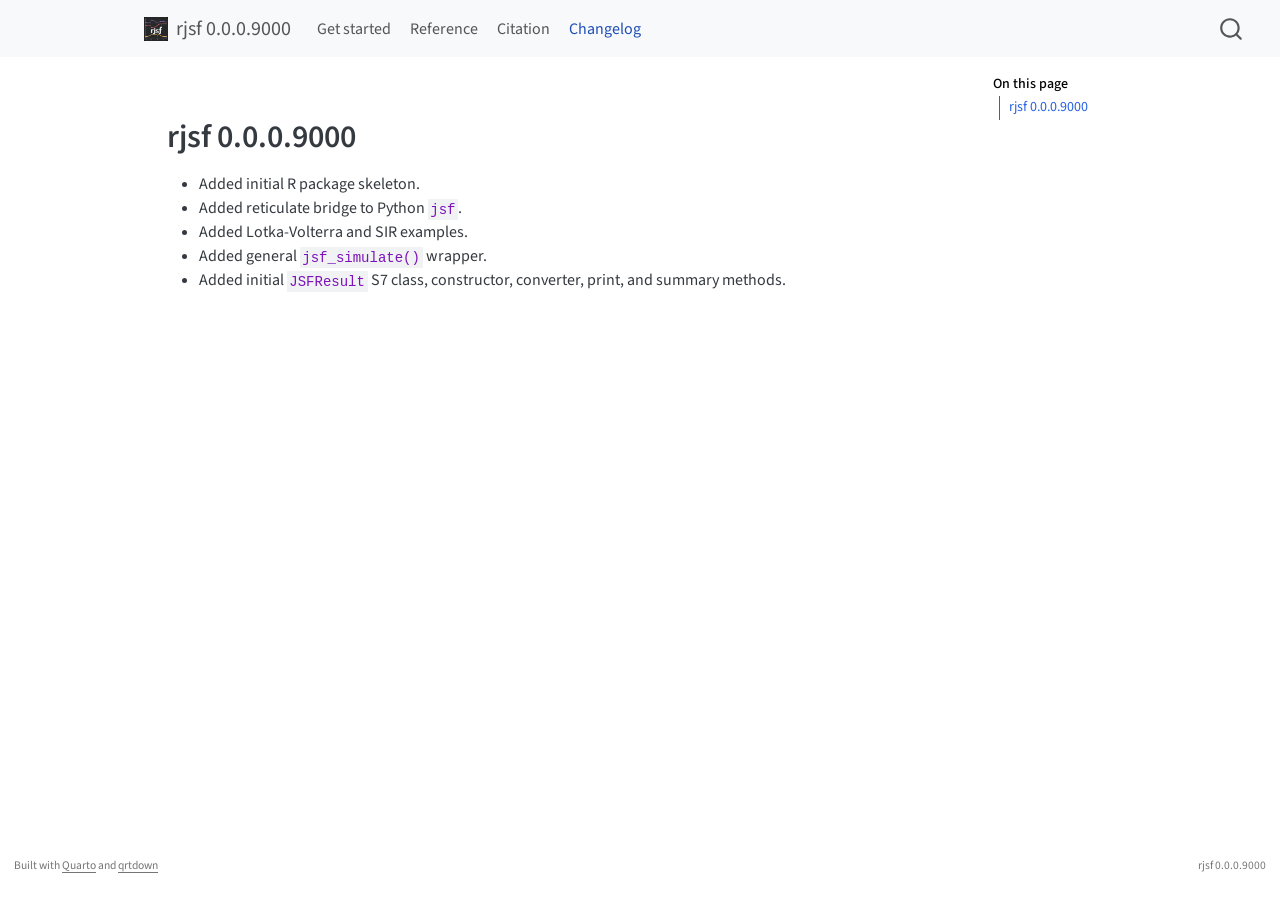
==== NEWS.html @ 970f46ec "deploy: 225bae78da72328d21a6fd873abb4f6dee4582a3" ====
<!DOCTYPE html>
<html xmlns="http://www.w3.org/1999/xhtml" lang="en" xml:lang="en"><head>

<meta charset="utf-8">
<meta name="generator" content="quarto-1.10.18">

<meta name="viewport" content="width=device-width, initial-scale=1.0, user-scalable=yes">


<title>news – rjsf</title>
<style>
/* Default styles provided by pandoc.
** See https://pandoc.org/MANUAL.html#variables-for-html for config info.
*/
span.smallcaps{font-variant: small-caps;}
div.columns{display: flex; gap: 1.5em;}
div.column{flex: auto;}
@media screen {
div.columns{gap: min(4vw, 1.5em);}
div.column{overflow-x: auto;}
}
div.hanging-indent{margin-left: 1.5em; text-indent: -1.5em;}
ul.task-list{list-style: none;}
ul.task-list li input[type="checkbox"] {
  width: 0.8em;
  margin: 0 0.8em 0.2em -1em; /* quarto-specific, see https://github.com/quarto-dev/quarto-cli/issues/4556 */ 
  vertical-align: middle;
}
</style>


<script src="site_libs/quarto-nav/quarto-nav.js"></script>
<script src="site_libs/quarto-nav/headroom.min.js"></script>
<script src="site_libs/clipboard/clipboard.min.js"></script>
<script src="site_libs/quarto-search/autocomplete.umd.js"></script>
<script src="site_libs/quarto-search/fuse.min.js"></script>
<script src="site_libs/quarto-search/quarto-search.js"></script>
<meta name="quarto:offset" content="./">
<script src="site_libs/quarto-html/quarto.js" type="module"></script>
<script src="site_libs/quarto-html/tabsets/tabsets.js" type="module"></script>
<script src="site_libs/quarto-html/popper.min.js"></script>
<script src="site_libs/quarto-html/tippy.umd.min.js"></script>
<script src="site_libs/quarto-html/anchor.min.js"></script>
<link href="site_libs/quarto-html/tippy.css" rel="stylesheet">
<link href="site_libs/quarto-html/quarto-syntax-highlighting-64a204ab8560d761af7679ceaba22944.css" rel="stylesheet" id="quarto-text-highlighting-styles">
<script src="site_libs/bootstrap/bootstrap.min.js"></script>
<link href="site_libs/bootstrap/bootstrap-icons.css" rel="stylesheet">
<link href="site_libs/bootstrap/bootstrap-c41df7947a7e1c5b6e9121e80f9df84f.min.css" rel="stylesheet" append-hash="true" id="quarto-bootstrap" data-mode="light">
<script id="quarto-search-options" type="application/json">{
  "location": "navbar",
  "copy-button": false,
  "collapse-after": 3,
  "panel-placement": "end",
  "type": "overlay",
  "limit": 50,
  "keyboard-shortcut": [
    "f",
    "/",
    "s"
  ],
  "show-item-context": false,
  "language": {
    "search-no-results-text": "No results",
    "search-matching-documents-text": "matching documents",
    "search-copy-link-title": "Copy link to search",
    "search-hide-matches-text": "Hide additional matches",
    "search-more-match-text": "more match in this document",
    "search-more-matches-text": "more matches in this document",
    "search-clear-button-title": "Clear",
    "search-text-placeholder": "",
    "search-detached-cancel-button-title": "Cancel",
    "search-submit-button-title": "Submit",
    "search-label": "Search"
  }
}</script>


<link rel="stylesheet" href="_qrtdown-styles.css">
</head>

<body class="nav-fixed quarto-light">

<div id="quarto-search-results"></div>
  <header id="quarto-header" class="headroom fixed-top">
    <nav class="navbar navbar-expand-lg " data-bs-theme="dark">
      <div class="navbar-container container-fluid">
      <div class="navbar-brand-container mx-auto">
    <a href="./index.html" class="navbar-brand navbar-brand-logo">
    <img src="./man/figures/logo.png" alt="" class="navbar-logo light-content">
    <img src="./man/figures/logo.png" alt="" class="navbar-logo dark-content">
    </a>
    <a class="navbar-brand" href="./index.html">
    <span class="navbar-title">rjsf 0.0.0.9000</span>
    </a>
  </div>
            <div id="quarto-search" class="" title="Search"></div>
          <button class="navbar-toggler" type="button" data-bs-toggle="collapse" data-bs-target="#navbarCollapse" aria-controls="navbarCollapse" role="menu" aria-expanded="false" aria-label="Toggle navigation" onclick="if (window.quartoToggleHeadroom) { window.quartoToggleHeadroom(); }">
  <span class="navbar-toggler-icon"></span>
</button>
          <div class="collapse navbar-collapse" id="navbarCollapse">
            <ul class="navbar-nav navbar-nav-scroll me-auto">
  <li class="nav-item">
    <a class="nav-link" href="./vignettes/articles/getting-started.html"> 
<span class="menu-text">Get started</span></a>
  </li>  
  <li class="nav-item">
    <a class="nav-link" href="./_qrtdown/reference.html"> 
<span class="menu-text">Reference</span></a>
  </li>  
  <li class="nav-item">
    <a class="nav-link" href="./_qrtdown/citation.html"> 
<span class="menu-text">Citation</span></a>
  </li>  
  <li class="nav-item">
    <a class="nav-link active" href="./NEWS.html" aria-current="page"> 
<span class="menu-text">Changelog</span></a>
  </li>  
</ul>
          </div> <!-- /navcollapse -->
            <div class="quarto-navbar-tools">
</div>
      </div> <!-- /container-fluid -->
    </nav>
</header>
<!-- content -->
<div id="quarto-content" class="quarto-container page-columns page-rows-contents page-layout-article page-navbar">
<!-- sidebar -->
<!-- margin-sidebar -->
    <div id="quarto-margin-sidebar" class="sidebar margin-sidebar">
        <nav id="TOC" role="doc-toc" class="toc-active">
    <h2 id="toc-title">On this page</h2>
   
  <ul>
  <li><a href="#rjsf-0.0.0.9000" id="toc-rjsf-0.0.0.9000" class="nav-link active" data-scroll-target="#rjsf-0.0.0.9000">rjsf 0.0.0.9000</a></li>
  </ul>
</nav>
    </div>
<!-- main -->
<main class="content" id="quarto-document-content"><header id="title-block-header" class="quarto-title-block"></header>




<section id="rjsf-0.0.0.9000" class="level1">
<h1>rjsf 0.0.0.9000</h1>
<ul>
<li>Added initial R package skeleton.</li>
<li>Added reticulate bridge to Python <code>jsf</code>.</li>
<li>Added Lotka-Volterra and SIR examples.</li>
<li>Added general <code>jsf_simulate()</code> wrapper.</li>
<li>Added initial <code>JSFResult</code> S7 class, constructor, converter, print, and summary methods.</li>
</ul>


</section>

</main> <!-- /main -->
<script id="quarto-html-after-body" type="application/javascript">
  window.document.addEventListener("DOMContentLoaded", function (event) {
    const icon = "";
    const anchorJS = new window.AnchorJS();
    anchorJS.options = {
      placement: 'right',
      icon: icon
    };
    anchorJS.add('.anchored');
    const isCodeAnnotation = (el) => {
      for (const clz of el.classList) {
        if (clz.startsWith('code-annotation-')) {                     
          return true;
        }
      }
      return false;
    }
    const onCopySuccess = function(e) {
      // button target
      const button = e.trigger;
      // don't keep focus
      button.blur();
      // flash "checked"
      button.classList.add('code-copy-button-checked');
      var currentTitle = button.getAttribute("title");
      button.setAttribute("title", "Copied!");
      let tooltip;
      if (window.bootstrap) {
        button.setAttribute("data-bs-toggle", "tooltip");
        button.setAttribute("data-bs-placement", "left");
        button.setAttribute("data-bs-title", "Copied!");
        tooltip = new bootstrap.Tooltip(button, 
          { trigger: "manual", 
            customClass: "code-copy-button-tooltip",
            offset: [0, -8]});
        tooltip.show();    
      }
      setTimeout(function() {
        if (tooltip) {
          tooltip.hide();
          button.removeAttribute("data-bs-title");
          button.removeAttribute("data-bs-toggle");
          button.removeAttribute("data-bs-placement");
        }
        button.setAttribute("title", currentTitle);
        button.classList.remove('code-copy-button-checked');
      }, 1000);
      // clear code selection
      e.clearSelection();
    }
    const getTextToCopy = function(trigger) {
      const outerScaffold = trigger.parentElement.cloneNode(true);
      const codeEl = outerScaffold.querySelector('code');
      for (const childEl of codeEl.children) {
        if (isCodeAnnotation(childEl)) {
          childEl.remove();
        }
      }
      return codeEl.innerText;
    }
    const clipboard = new window.ClipboardJS('.code-copy-button:not([data-in-quarto-modal])', {
      text: getTextToCopy
    });
    clipboard.on('success', onCopySuccess);
    if (window.document.getElementById('quarto-embedded-source-code-modal')) {
      const clipboardModal = new window.ClipboardJS('.code-copy-button[data-in-quarto-modal]', {
        text: getTextToCopy,
        container: window.document.getElementById('quarto-embedded-source-code-modal')
      });
      clipboardModal.on('success', onCopySuccess);
    }
      var localhostRegex = new RegExp(/^(?:http|https):\/\/localhost\:?[0-9]*\//);
      var mailtoRegex = new RegExp(/^mailto:/);
        var filterRegex = new RegExp('/' + window.location.host + '/');
      var isInternal = (href) => {
          return filterRegex.test(href) || localhostRegex.test(href) || mailtoRegex.test(href);
      }
      // Inspect non-navigation links and adorn them if external
     var links = window.document.querySelectorAll('a[href]:not(.nav-link):not(.navbar-brand):not(.toc-action):not(.sidebar-link):not(.sidebar-item-toggle):not(.pagination-link):not(.no-external):not([aria-hidden]):not(.dropdown-item):not(.quarto-navigation-tool):not(.about-link)');
      for (var i=0; i<links.length; i++) {
        const link = links[i];
        if (!isInternal(link.href)) {
          // undo the damage that might have been done by quarto-nav.js in the case of
          // links that we want to consider external
          if (link.dataset.originalHref !== undefined) {
            link.href = link.dataset.originalHref;
          }
        }
      }
    function tippyHover(el, contentFn, onTriggerFn, onUntriggerFn) {
      const config = {
        allowHTML: true,
        maxWidth: 500,
        delay: 100,
        arrow: false,
        appendTo: function(el) {
            return el.parentElement;
        },
        interactive: true,
        interactiveBorder: 10,
        theme: 'quarto',
        placement: 'bottom-start',
      };
      if (contentFn) {
        config.content = contentFn;
      }
      if (onTriggerFn) {
        config.onTrigger = onTriggerFn;
      }
      if (onUntriggerFn) {
        config.onUntrigger = onUntriggerFn;
      }
      window.tippy(el, config); 
    }
    const noterefs = window.document.querySelectorAll('a[role="doc-noteref"]');
    for (var i=0; i<noterefs.length; i++) {
      const ref = noterefs[i];
      tippyHover(ref, function() {
        // use id or data attribute instead here
        let href = ref.getAttribute('data-footnote-href') || ref.getAttribute('href');
        try { href = new URL(href).hash; } catch {}
        const id = href.replace(/^#\/?/, "");
        const note = window.document.getElementById(id);
        if (note) {
          return note.innerHTML;
        } else {
          return "";
        }
      });
    }
    const xrefs = window.document.querySelectorAll('a.quarto-xref');
    const processXRef = (id, note) => {
      // Strip column container classes
      const stripColumnClz = (el) => {
        el.classList.remove("page-full", "page-columns");
        if (el.children) {
          for (const child of el.children) {
            stripColumnClz(child);
          }
        }
      }
      stripColumnClz(note)
      if (id === null || id.startsWith('sec-')) {
        // Special case sections, only their first couple elements
        const container = document.createElement("div");
        if (note.children && note.children.length > 2) {
          container.appendChild(note.children[0].cloneNode(true));
          for (let i = 1; i < note.children.length; i++) {
            const child = note.children[i];
            if (child.tagName === "P" && child.innerText === "") {
              continue;
            } else {
              container.appendChild(child.cloneNode(true));
              break;
            }
          }
          if (window.Quarto?.typesetMath) {
            window.Quarto.typesetMath(container);
          }
          return container.innerHTML
        } else {
          if (window.Quarto?.typesetMath) {
            window.Quarto.typesetMath(note);
          }
          return note.innerHTML;
        }
      } else {
        // Remove any anchor links if they are present
        const anchorLink = note.querySelector('a.anchorjs-link');
        if (anchorLink) {
          anchorLink.remove();
        }
        if (window.Quarto?.typesetMath) {
          window.Quarto.typesetMath(note);
        }
        if (note.classList.contains("callout")) {
          return note.outerHTML;
        } else {
          return note.innerHTML;
        }
      }
    }
    for (var i=0; i<xrefs.length; i++) {
      const xref = xrefs[i];
      tippyHover(xref, undefined, function(instance) {
        instance.disable();
        let url = xref.getAttribute('href');
        let hash = undefined; 
        if (url.startsWith('#')) {
          hash = url;
        } else {
          try { hash = new URL(url).hash; } catch {}
        }
        if (hash) {
          const id = hash.replace(/^#\/?/, "");
          const note = window.document.getElementById(id);
          if (note !== null) {
            try {
              const html = processXRef(id, note.cloneNode(true));
              instance.setContent(html);
            } finally {
              instance.enable();
              instance.show();
            }
          } else {
            // See if we can fetch this
            fetch(url.split('#')[0])
            .then(res => res.text())
            .then(html => {
              const parser = new DOMParser();
              const htmlDoc = parser.parseFromString(html, "text/html");
              const note = htmlDoc.getElementById(id);
              if (note !== null) {
                const html = processXRef(id, note);
                instance.setContent(html);
              } 
            }).finally(() => {
              instance.enable();
              instance.show();
            });
          }
        } else {
          // See if we can fetch a full url (with no hash to target)
          // This is a special case and we should probably do some content thinning / targeting
          fetch(url)
          .then(res => res.text())
          .then(html => {
            const parser = new DOMParser();
            const htmlDoc = parser.parseFromString(html, "text/html");
            const note = htmlDoc.querySelector('main.content');
            if (note !== null) {
              // This should only happen for chapter cross references
              // (since there is no id in the URL)
              // remove the first header
              if (note.children.length > 0 && note.children[0].tagName === "HEADER") {
                note.children[0].remove();
              }
              const html = processXRef(null, note);
              instance.setContent(html);
            } 
          }).finally(() => {
            instance.enable();
            instance.show();
          });
        }
      }, function(instance) {
      });
    }
        let selectedAnnoteEl;
        const selectorForAnnotation = ( cell, annotation) => {
          let cellAttr = 'data-code-cell="' + cell + '"';
          let lineAttr = 'data-code-annotation="' +  annotation + '"';
          const selector = 'span[' + cellAttr + '][' + lineAttr + ']';
          return selector;
        }
        const selectCodeLines = (annoteEl) => {
          const doc = window.document;
          const targetCell = annoteEl.getAttribute("data-target-cell");
          const targetAnnotation = annoteEl.getAttribute("data-target-annotation");
          const annoteSpan = window.document.querySelector(selectorForAnnotation(targetCell, targetAnnotation));
          const lines = annoteSpan.getAttribute("data-code-lines").split(",");
          const lineIds = lines.map((line) => {
            return targetCell + "-" + line;
          })
          let top = null;
          let height = null;
          let parent = null;
          if (lineIds.length > 0) {
              //compute the position of the single el (top and bottom and make a div)
              const el = window.document.getElementById(lineIds[0]);
              top = el.offsetTop;
              height = el.offsetHeight;
              parent = el.parentElement.parentElement;
            if (lineIds.length > 1) {
              const lastEl = window.document.getElementById(lineIds[lineIds.length - 1]);
              const bottom = lastEl.offsetTop + lastEl.offsetHeight;
              height = bottom - top;
            }
            if (top !== null && height !== null && parent !== null) {
              // cook up a div (if necessary) and position it 
              let div = window.document.getElementById("code-annotation-line-highlight");
              if (div === null) {
                div = window.document.createElement("div");
                div.setAttribute("id", "code-annotation-line-highlight");
                div.style.position = 'absolute';
                parent.appendChild(div);
              }
              div.style.top = top - 2 + "px";
              div.style.height = height + 4 + "px";
              div.style.left = 0;
              let gutterDiv = window.document.getElementById("code-annotation-line-highlight-gutter");
              if (gutterDiv === null) {
                gutterDiv = window.document.createElement("div");
                gutterDiv.setAttribute("id", "code-annotation-line-highlight-gutter");
                gutterDiv.style.position = 'absolute';
                const codeCell = window.document.getElementById(targetCell);
                const gutter = codeCell.querySelector('.code-annotation-gutter');
                gutter.appendChild(gutterDiv);
              }
              gutterDiv.style.top = top - 2 + "px";
              gutterDiv.style.height = height + 4 + "px";
            }
            selectedAnnoteEl = annoteEl;
          }
        };
        const unselectCodeLines = () => {
          const elementsIds = ["code-annotation-line-highlight", "code-annotation-line-highlight-gutter"];
          elementsIds.forEach((elId) => {
            const div = window.document.getElementById(elId);
            if (div) {
              div.remove();
            }
          });
          selectedAnnoteEl = undefined;
        };
          // Handle positioning of the toggle
      window.addEventListener(
        "resize",
        throttle(() => {
          elRect = undefined;
          if (selectedAnnoteEl) {
            selectCodeLines(selectedAnnoteEl);
          }
        }, 10)
      );
      function throttle(fn, ms) {
      let throttle = false;
      let timer;
        return (...args) => {
          if(!throttle) { // first call gets through
              fn.apply(this, args);
              throttle = true;
          } else { // all the others get throttled
              if(timer) clearTimeout(timer); // cancel #2
              timer = setTimeout(() => {
                fn.apply(this, args);
                timer = throttle = false;
              }, ms);
          }
        };
      }
        // Attach click handler to the DT
        const annoteDls = window.document.querySelectorAll('dt[data-target-cell]');
        for (const annoteDlNode of annoteDls) {
          annoteDlNode.addEventListener('click', (event) => {
            const clickedEl = event.target;
            if (clickedEl !== selectedAnnoteEl) {
              unselectCodeLines();
              const activeEl = window.document.querySelector('dt[data-target-cell].code-annotation-active');
              if (activeEl) {
                activeEl.classList.remove('code-annotation-active');
              }
              selectCodeLines(clickedEl);
              clickedEl.classList.add('code-annotation-active');
            } else {
              // Unselect the line
              unselectCodeLines();
              clickedEl.classList.remove('code-annotation-active');
            }
          });
        }
    const findCites = (el) => {
      const parentEl = el.parentElement;
      if (parentEl) {
        const cites = parentEl.dataset.cites;
        if (cites) {
          return {
            el,
            cites: cites.split(' ')
          };
        } else {
          return findCites(el.parentElement)
        }
      } else {
        return undefined;
      }
    };
    var bibliorefs = window.document.querySelectorAll('a[role="doc-biblioref"]');
    for (var i=0; i<bibliorefs.length; i++) {
      const ref = bibliorefs[i];
      const citeInfo = findCites(ref);
      if (citeInfo) {
        tippyHover(citeInfo.el, function() {
          var popup = window.document.createElement('div');
          citeInfo.cites.forEach(function(cite) {
            var citeDiv = window.document.createElement('div');
            citeDiv.classList.add('hanging-indent');
            citeDiv.classList.add('csl-entry');
            var biblioDiv = window.document.getElementById('ref-' + cite);
            if (biblioDiv) {
              citeDiv.innerHTML = biblioDiv.innerHTML;
            }
            popup.appendChild(citeDiv);
          });
          return popup.innerHTML;
        });
      }
    }
  });
  </script>
</div> <!-- /content -->
<footer class="footer">
  <div class="nav-footer">
    <div class="nav-footer-left">
<p>Built with <a href="https://quarto.org/">Quarto</a> and <a href="https://codeberg.org/usrbinr/qrtdown">qrtdown</a></p>
</div>   
    <div class="nav-footer-center">
      &nbsp;
    </div>
    <div class="nav-footer-right">
<p>rjsf 0.0.0.9000</p>
</div>
  </div>
</footer>




</body></html>
---- site_libs/quarto-html/tippy.css ----
.tippy-box[data-animation=fade][data-state=hidden]{opacity:0}[data-tippy-root]{max-width:calc(100vw - 10px)}.tippy-box{position:relative;background-color:#333;color:#fff;border-radius:4px;font-size:14px;line-height:1.4;white-space:normal;outline:0;transition-property:transform,visibility,opacity}.tippy-box[data-placement^=top]>.tippy-arrow{bottom:0}.tippy-box[data-placement^=top]>.tippy-arrow:before{bottom:-7px;left:0;border-width:8px 8px 0;border-top-color:initial;transform-origin:center top}.tippy-box[data-placement^=bottom]>.tippy-arrow{top:0}.tippy-box[data-placement^=bottom]>.tippy-arrow:before{top:-7px;left:0;border-width:0 8px 8px;border-bottom-color:initial;transform-origin:center bottom}.tippy-box[data-placement^=left]>.tippy-arrow{right:0}.tippy-box[data-placement^=left]>.tippy-arrow:before{border-width:8px 0 8px 8px;border-left-color:initial;right:-7px;transform-origin:center left}.tippy-box[data-placement^=right]>.tippy-arrow{left:0}.tippy-box[data-placement^=right]>.tippy-arrow:before{left:-7px;border-width:8px 8px 8px 0;border-right-color:initial;transform-origin:center right}.tippy-box[data-inertia][data-state=visible]{transition-timing-function:cubic-bezier(.54,1.5,.38,1.11)}.tippy-arrow{width:16px;height:16px;color:#333}.tippy-arrow:before{content:"";position:absolute;border-color:transparent;border-style:solid}.tippy-content{position:relative;padding:5px 9px;z-index:1}
---- site_libs/quarto-html/quarto-syntax-highlighting-64a204ab8560d761af7679ceaba22944.css ----
/* quarto syntax highlight colors */
:root {
  --quarto-hl-ot-color: #003B4F;
  --quarto-hl-at-color: #657422;
  --quarto-hl-ss-color: #20794D;
  --quarto-hl-an-color: #5E5E5E;
  --quarto-hl-fu-color: #4758AB;
  --quarto-hl-st-color: #20794D;
  --quarto-hl-cf-color: #003B4F;
  --quarto-hl-op-color: #5E5E5E;
  --quarto-hl-er-color: #AD0000;
  --quarto-hl-bn-color: #AD0000;
  --quarto-hl-al-color: #AD0000;
  --quarto-hl-va-color: #111111;
  --quarto-hl-bu-color: inherit;
  --quarto-hl-ex-color: inherit;
  --quarto-hl-pp-color: #AD0000;
  --quarto-hl-in-color: #5E5E5E;
  --quarto-hl-vs-color: #20794D;
  --quarto-hl-wa-color: #5E5E5E;
  --quarto-hl-do-color: #5E5E5E;
  --quarto-hl-im-color: #00769E;
  --quarto-hl-ch-color: #20794D;
  --quarto-hl-dt-color: #AD0000;
  --quarto-hl-fl-color: #AD0000;
  --quarto-hl-co-color: #5E5E5E;
  --quarto-hl-cv-color: #5E5E5E;
  --quarto-hl-cn-color: #8f5902;
  --quarto-hl-sc-color: #5E5E5E;
  --quarto-hl-dv-color: #AD0000;
  --quarto-hl-kw-color: #003B4F;
}

/* other quarto variables */
:root {
  --quarto-font-monospace: SFMono-Regular, Menlo, Monaco, Consolas, "Liberation Mono", "Courier New", monospace;
}

/* syntax highlight based on Pandoc's rules */
pre > code.sourceCode > span {
  color: #003B4F;
}

code.sourceCode > span {
  color: #003B4F;
}

div.sourceCode,
div.sourceCode pre.sourceCode {
  color: #003B4F;
}

/* Normal */
code span {
  color: #003B4F;
}

/* Alert */
code span.al {
  color: #AD0000;
  font-style: inherit;
}

/* Annotation */
code span.an {
  color: #5E5E5E;
  font-style: inherit;
}

/* Attribute */
code span.at {
  color: #657422;
  font-style: inherit;
}

/* BaseN */
code span.bn {
  color: #AD0000;
  font-style: inherit;
}

/* BuiltIn */
code span.bu {
  font-style: inherit;
}

/* ControlFlow */
code span.cf {
  color: #003B4F;
  font-weight: bold;
  font-style: inherit;
}

/* Char */
code span.ch {
  color: #20794D;
  font-style: inherit;
}

/* Constant */
code span.cn {
  color: #8f5902;
  font-style: inherit;
}

/* Comment */
code span.co {
  color: #5E5E5E;
  font-style: inherit;
}

/* CommentVar */
code span.cv {
  color: #5E5E5E;
  font-style: italic;
}

/* Documentation */
code span.do {
  color: #5E5E5E;
  font-style: italic;
}

/* DataType */
code span.dt {
  color: #AD0000;
  font-style: inherit;
}

/* DecVal */
code span.dv {
  color: #AD0000;
  font-style: inherit;
}

/* Error */
code span.er {
  color: #AD0000;
  font-style: inherit;
}

/* Extension */
code span.ex {
  font-style: inherit;
}

/* Float */
code span.fl {
  color: #AD0000;
  font-style: inherit;
}

/* Function */
code span.fu {
  color: #4758AB;
  font-style: inherit;
}

/* Import */
code span.im {
  color: #00769E;
  font-style: inherit;
}

/* Information */
code span.in {
  color: #5E5E5E;
  font-style: inherit;
}

/* Keyword */
code span.kw {
  color: #003B4F;
  font-weight: bold;
  font-style: inherit;
}

/* Operator */
code span.op {
  color: #5E5E5E;
  font-style: inherit;
}

/* Other */
code span.ot {
  color: #003B4F;
  font-style: inherit;
}

/* Preprocessor */
code span.pp {
  color: #AD0000;
  font-style: inherit;
}

/* SpecialChar */
code span.sc {
  color: #5E5E5E;
  font-style: inherit;
}

/* SpecialString */
code span.ss {
  color: #20794D;
  font-style: inherit;
}

/* String */
code span.st {
  color: #20794D;
  font-style: inherit;
}

/* Variable */
code span.va {
  color: #111111;
  font-style: inherit;
}

/* VerbatimString */
code span.vs {
  color: #20794D;
  font-style: inherit;
}

/* Warning */
code span.wa {
  color: #5E5E5E;
  font-style: italic;
}

.prevent-inlining {
  content: "</";
}

/*# sourceMappingURL=9d8d5bb603a83b8298b89080a598c93b.css.map */
---- _qrtdown-styles.css ----
/* Generated by qrtdown - pkgdown-like styling */

/* =======================================================================
   LAYOUT ALIGNMENT - Match navbar and content like pkgdown
   pkgdown uses Bootstrap .container for both, with max-widths:
   992px+: 960px, 1200px+: 1140px, 1400px+: 1320px
   ======================================================================= */

/* Navbar and content containers - SAME widths for alignment */
@media (min-width: 992px) {
  .navbar .navbar-container.container-fluid,
  #quarto-content {
    max-width: 1200px;
    margin-left: auto;
    margin-right: auto;
  }
  /* Navbar needs padding to match content's internal spacing */
  .navbar .navbar-container.container-fluid { padding-left: 8rem; }
}
@media (min-width: 1200px) {
  .navbar .navbar-container.container-fluid,
  #quarto-content { max-width: 1400px; }
}
@media (min-width: 1400px) {
  .navbar .navbar-container.container-fluid,
  #quarto-content { max-width: 1600px; }
}

/* =======================================================================
   TYPOGRAPHY - Headings matching pkgdown
   ======================================================================= */

h2, .h2 { font-size: 1.75rem; margin-top: 1.5rem; }
h3, .h3 { font-size: 1.25rem; margin-top: 1rem; font-weight: bold; }
h4, .h4 { font-size: 1.1rem; font-weight: bold; }
h5, .h5 { font-size: 1rem; font-weight: bold; }

/* =======================================================================
   SIDEBAR - Black headers, blue links (like pkgdown)
   ======================================================================= */

.column-margin h2, .column-margin h3, .column-margin h4,
.margin-sidebar h2, .margin-sidebar h3, .margin-sidebar h4 { color: #000; }
.column-margin a, .margin-sidebar a { color: var(--bs-link-color, #0d6efd); }

/* =======================================================================
   OTHER ELEMENTS
   ======================================================================= */

/* Main content max-width */
main.content { max-width: 75rem; }

/* Code blocks */
pre { padding: 0.75rem; }

/* Definition lists */
dl { margin-bottom: 0; }
dd { padding-left: 1.5rem; margin-bottom: 0.25rem; }

/* Footer */
footer { font-size: 0.875em; }
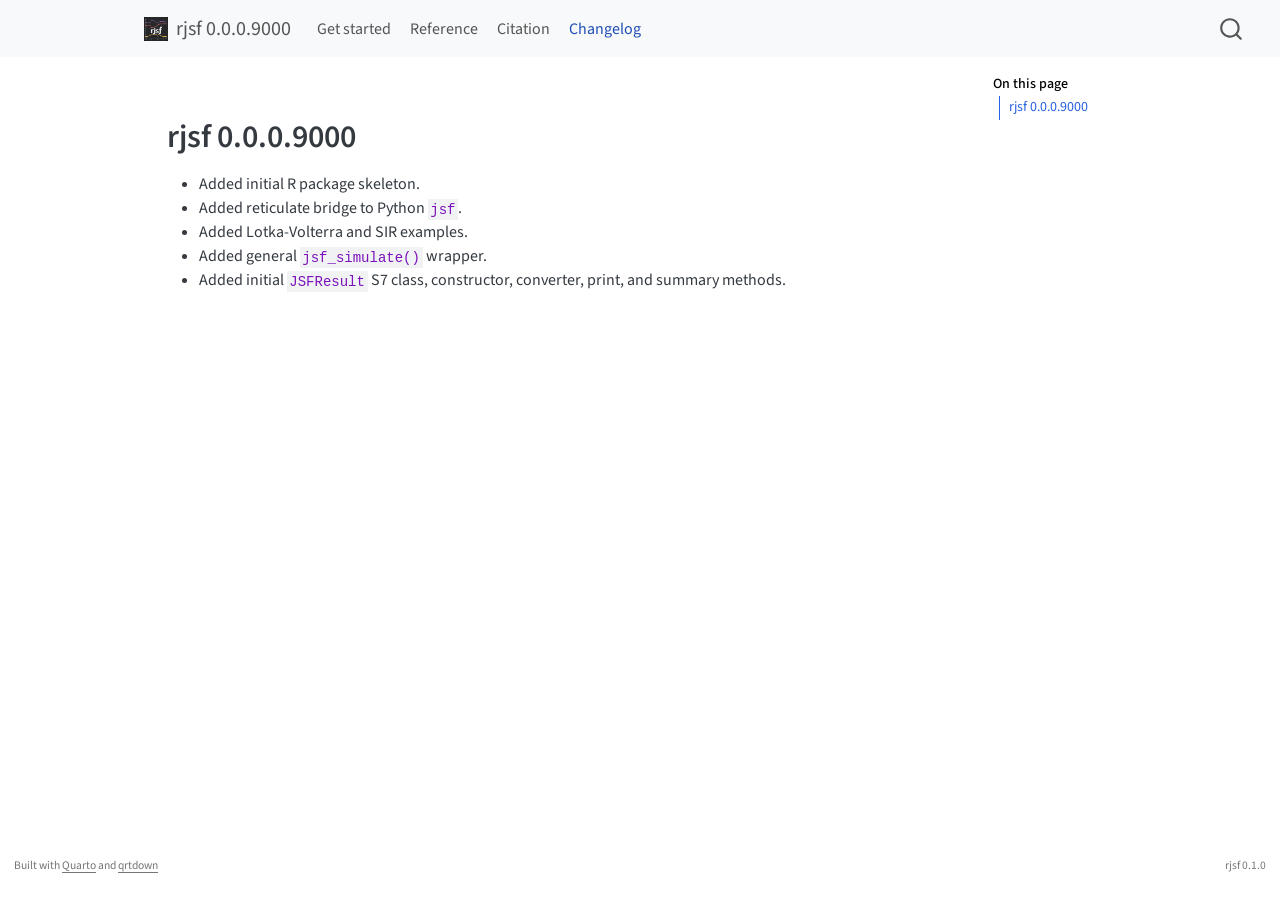
==== commit ad73b99c: "deploy: d4720c453ab42ddf8c1d09f1b44cd5bb650d7d8e" ====
--- a/NEWS.html
+++ b/NEWS.html
@@ -565,7 +565,7 @@
       &nbsp;
     </div>
     <div class="nav-footer-right">
-<p>rjsf 0.0.0.9000</p>
+<p>rjsf 0.1.0</p>
 </div>
   </div>
 </footer>
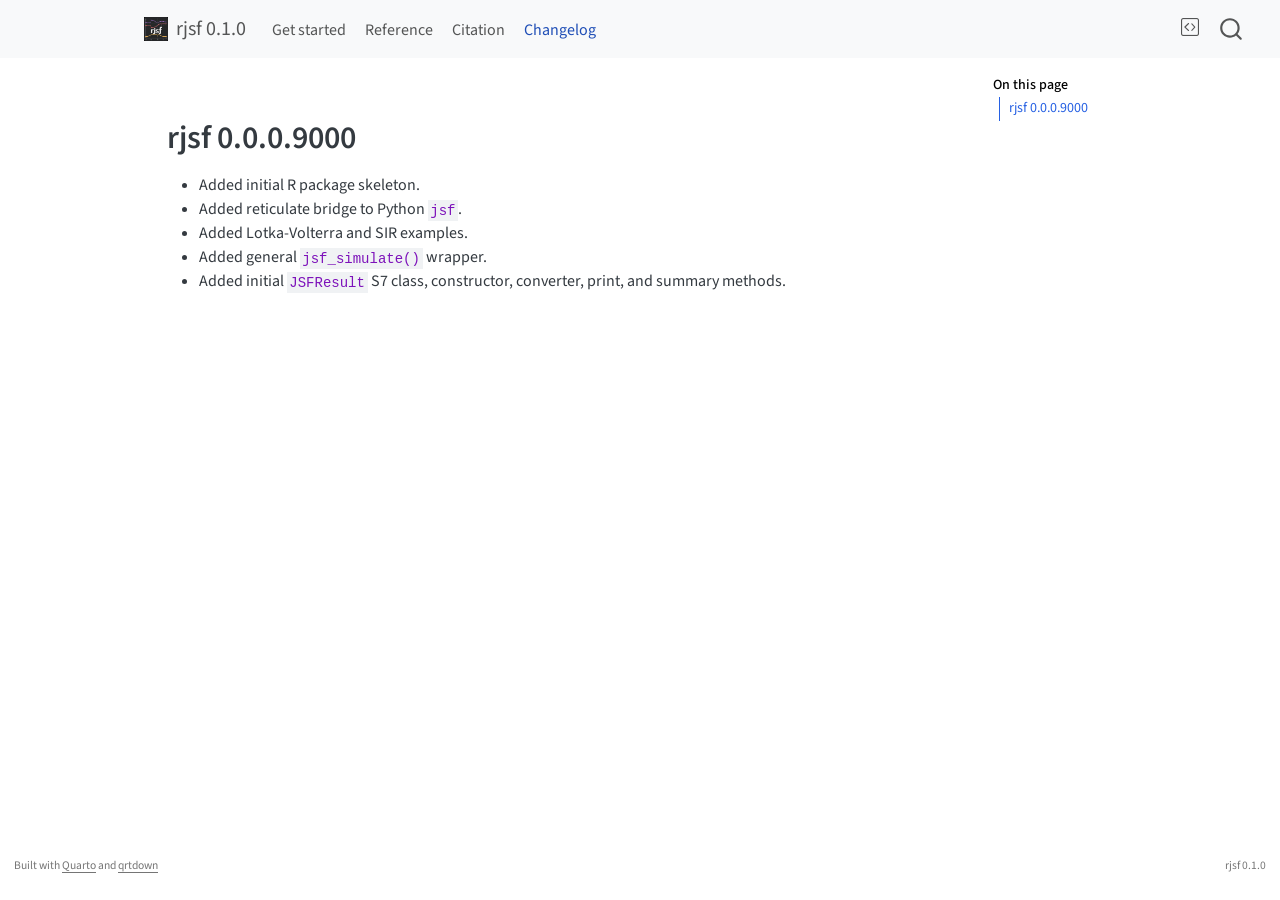
==== commit fc177856: "deploy: 8a4b6c07159335272d91b84978435c4322eddc5b" ====
--- a/NEWS.html
+++ b/NEWS.html
@@ -90,7 +90,7 @@
     <img src="./man/figures/logo.png" alt="" class="navbar-logo dark-content">
     </a>
     <a class="navbar-brand" href="./index.html">
-    <span class="navbar-title">rjsf 0.0.0.9000</span>
+    <span class="navbar-title">rjsf 0.1.0</span>
     </a>
   </div>
             <div id="quarto-search" class="" title="Search"></div>
@@ -116,6 +116,13 @@
 <span class="menu-text">Changelog</span></a>
   </li>  
 </ul>
+            <ul class="navbar-nav navbar-nav-scroll ms-auto">
+  <li class="nav-item compact">
+    <a class="nav-link" href="https://github.com/olivervu25/rjsf"> <i class="bi bi-code-square" role="img" aria-label="Source code">
+</i> 
+<span class="menu-text"></span></a>
+  </li>  
+</ul>
           </div> <!-- /navcollapse -->
             <div class="quarto-navbar-tools">
 </div>
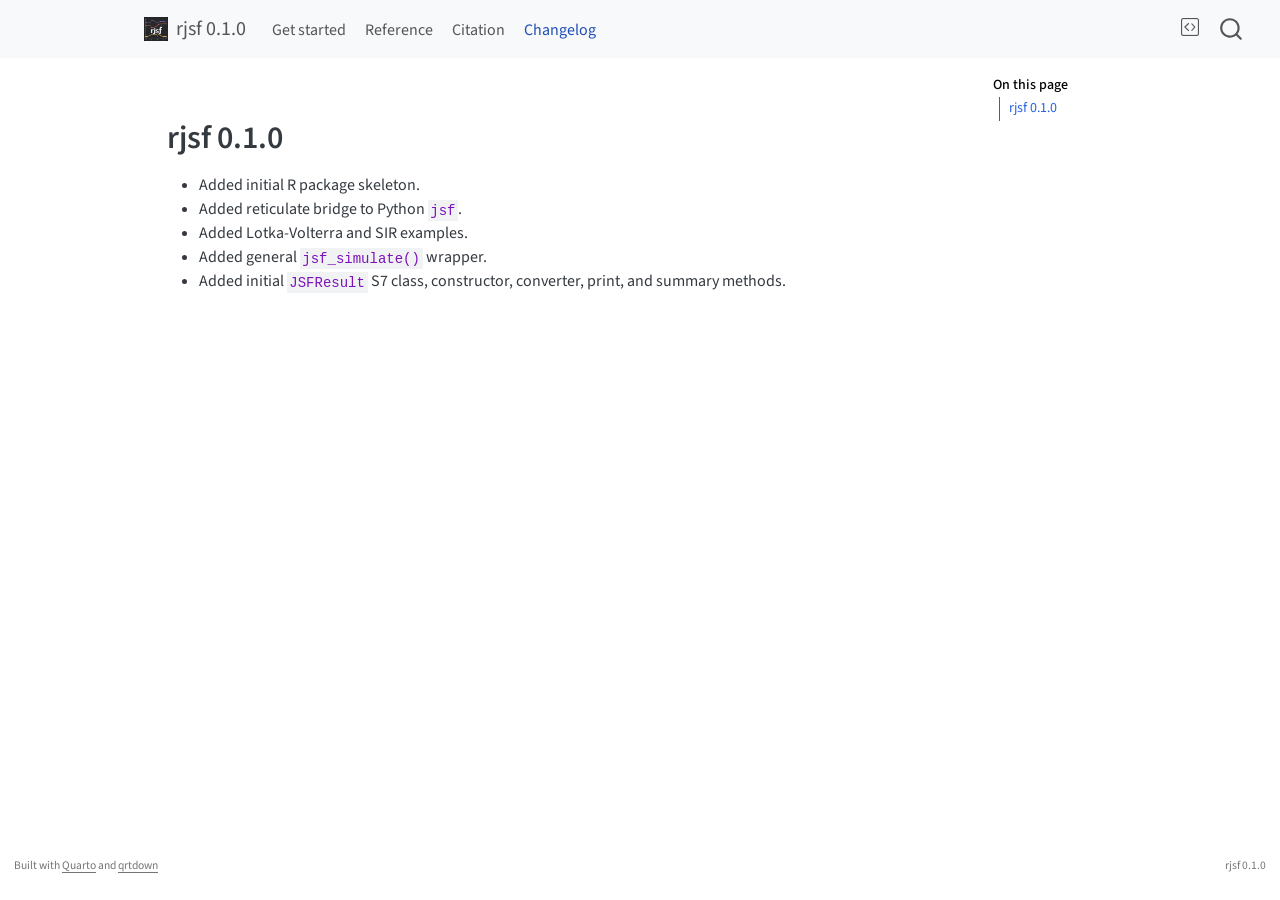
==== commit cb92b27a: "deploy: 62c986a86076ce2ac073af4e089be1d95778ebb8" ====
--- a/NEWS.html
+++ b/NEWS.html
@@ -138,7 +138,7 @@
     <h2 id="toc-title">On this page</h2>
    
   <ul>
-  <li><a href="#rjsf-0.0.0.9000" id="toc-rjsf-0.0.0.9000" class="nav-link active" data-scroll-target="#rjsf-0.0.0.9000">rjsf 0.0.0.9000</a></li>
+  <li><a href="#rjsf-0.1.0" id="toc-rjsf-0.1.0" class="nav-link active" data-scroll-target="#rjsf-0.1.0">rjsf 0.1.0</a></li>
   </ul>
 </nav>
     </div>
@@ -148,8 +148,8 @@
 
 
 
-<section id="rjsf-0.0.0.9000" class="level1">
-<h1>rjsf 0.0.0.9000</h1>
+<section id="rjsf-0.1.0" class="level1">
+<h1>rjsf 0.1.0</h1>
 <ul>
 <li>Added initial R package skeleton.</li>
 <li>Added reticulate bridge to Python <code>jsf</code>.</li>
